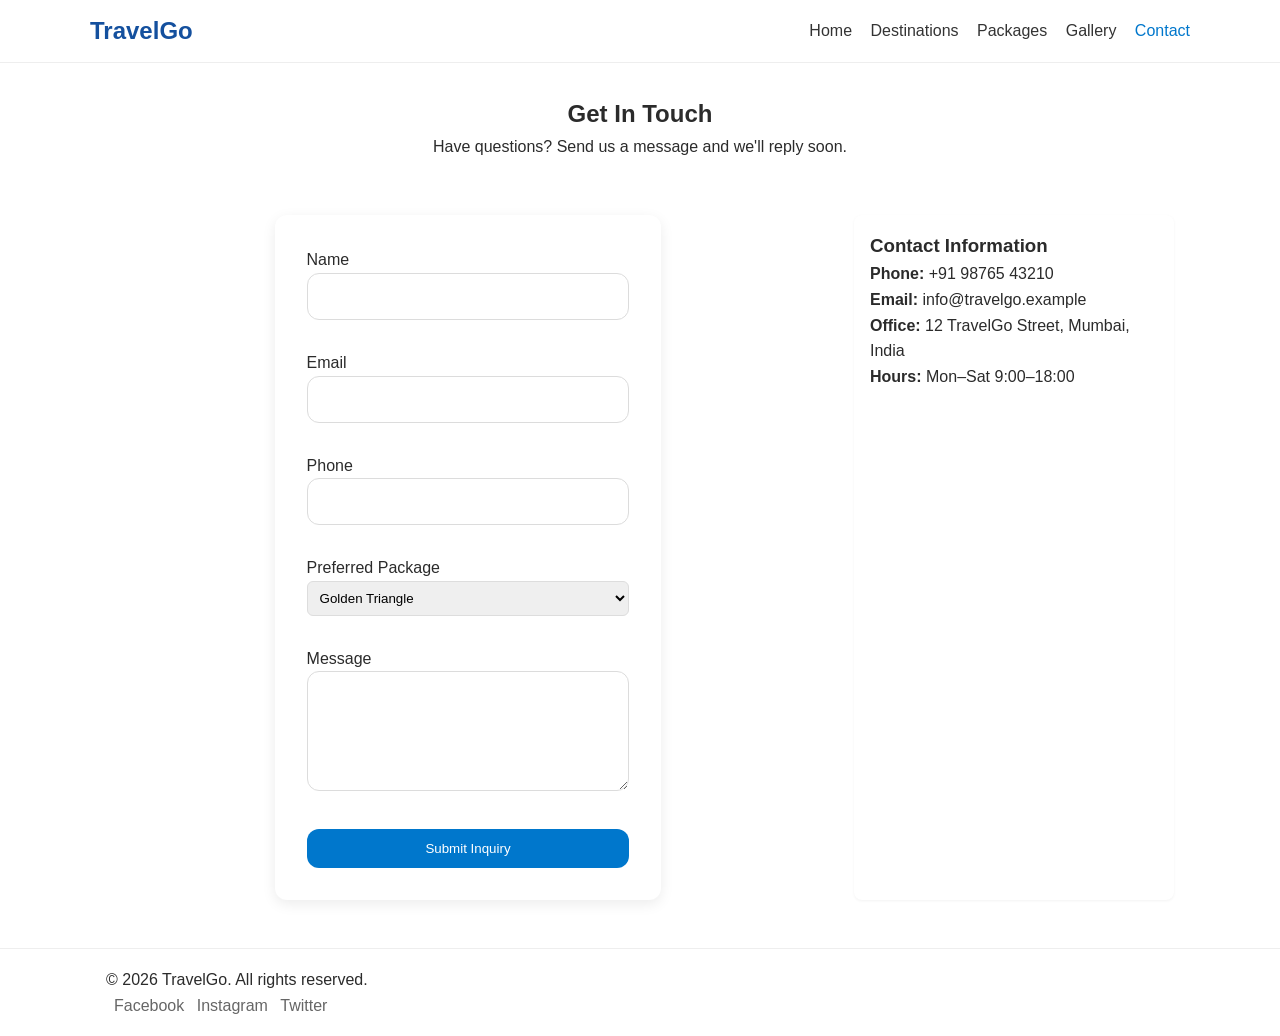
==== contact.html @ 45626c26 "Add files via upload" ====
<!doctype html>
<html lang="en">

<head>
    <meta charset="utf-8" />
    <meta name="viewport" content="width=device-width,initial-scale=1" />
    <title>TravelGo — Contact</title>
    <link rel="stylesheet" href="style.css">
</head>

<body>
    <header class="site-header">
        <div class="container nav">
            <a class="logo" href="index.html">TravelGo</a>
            <nav>
                <a href="index.html">Home</a>
                <a href="destinations.html">Destinations</a>
                <a href="packages.html">Packages</a>
                <a href="gallery.html">Gallery</a>
                <a href="contact.html" class="active">Contact</a>
            </nav>
        </div>
    </header>

    <main class="container contact-page">
        <section class="page-hero">
            <h1>Get In Touch</h1>
            <p>Have questions? Send us a message and we'll reply soon.</p>
        </section>

        <section class="contact-grid">
            <form id="contactForm" class="contact-form">
                <label>Name<input required name="name" /></label>
                <label>Email<input type="email" required name="email" /></label>
                <label>Phone<input name="phone" /></label>
                <label>Preferred Package
                    <select id="package" name="package">
                        <option value="Golden Triangle">Golden Triangle</option>
                        <option value="Kerala Backwaters">Kerala Backwaters</option>
                        <option value="Goa Beach Holiday">Goa Beach Holiday</option>
                        <option value="Jaipur Heritage Getaway">Jaipur Heritage Getaway</option>
                        <option value="Other">Other</option>
                    </select>
                </label>
                <label id="otherPackageField" hidden>Enter preferred package
                    <input id="otherPackage" name="otherPackage" />
                </label>
                <label>Message<textarea name="message"></textarea></label>
                <button class="btn" type="submit">Submit Inquiry</button>
            </form>

            <aside class="contact-info">
                <h3>Contact Information</h3>
                <p><strong>Phone:</strong> +91 98765 43210</p>
                <p><strong>Email:</strong> info@travelgo.example</p>
                <p><strong>Office:</strong> 12 TravelGo Street, Mumbai, India</p>
                <p><strong>Hours:</strong> Mon–Sat 9:00–18:00</p>
            </aside>
        </section>
    </main>

    <footer class="site-footer">
        <div class="container">
            <p>© <span id="year"></span> TravelGo. All rights reserved.</p>
            <div class="social">
                <a href="#">Facebook</a>
                <a href="#">Instagram</a>
                <a href="#">Twitter</a>
            </div>
        </div>
    </footer>

    <script src="script.js"></script>
</body>

</html>
---- style.css ----
/* Shared styles for TravelGo */
:root {
  --accent: #0077cc;
  --muted: #666
}

* {
  box-sizing: border-box
}

body {
  font-family: Segoe UI, Roboto, Arial, sans-serif;
  margin: 0;
  color: #222;
  line-height: 1.4
}

.container {
  max-width: 1100px;
  margin: 0 auto;
  padding: 0 16px
}

.site-header {
  background: #fff;
  position: sticky;
  top: 0;
  z-index: 20;
  border-bottom: 1px solid #eee
}

.nav {
  display: flex;
  align-items: center;
  justify-content: space-between;
  padding: 12px 0
}

.logo {
  font-weight: 700;
  color: var(--accent);
  text-decoration: none;
  font-size: 1.2rem
}

nav a {
  margin-left: 14px;
  color: #333;
  text-decoration: none
}

nav a.active {
  color: var(--accent)
}

.hero {
  background-image: url('https://source.unsplash.com/1600x600/?india,travel');
  background-size: cover;
  background-position: center;
  color: #fff;
  padding: 80px 0
}

.hero-inner {
  max-width: 700px;
  margin-left: 0;
  padding: 40px;
  background: rgba(0, 0, 0, 0.35);
  border-radius: 6px
}

.hero h1 {
  margin: 0 0 8px;
  font-size: 2.2rem
}

.btn {
  display: inline-block;
  background: var(--accent);
  color: #fff;
  padding: 10px 16px;
  border-radius: 6px;
  text-decoration: none
}

.btn.small {
  padding: 6px 10px;
  font-size: 0.9rem
}

.preview {
  padding: 40px 0
}

.grid {
  display: grid;
  grid-template-columns: repeat(auto-fit, minmax(220px, 1fr));
  gap: 16px
}

.card {
  background: #fff;
  border-radius: 8px;
  overflow: hidden;
  box-shadow: 0 1px 3px rgba(0, 0, 0, 0.06);
  padding: 16px;
  text-align: center
}

.card img {
  width: 100%;
  height: 140px;
  object-fit: cover;
  border-radius: 6px
}

.price {
  font-weight: 700;
  color: var(--accent)
}

.page-hero {
  padding: 32px 0;
  text-align: center
}

.search-bar {
  padding: 12px 0
}

#search {
  width: 100%;
  padding: 10px;
  border: 1px solid #ddd;
  border-radius: 6px
}

.packages-grid .package {
  padding: 20px
}

.inclusions {
  list-style: none;
  padding: 0;
  display: flex;
  gap: 10px;
  justify-content: center
}

.inclusions li {
  background: #f5f7fb;
  padding: 8px;
  border-radius: 6px
}

.highlights {
  padding: 24px 0;
  text-align: center
}

.highlights .icons {
  display: flex;
  gap: 18px;
  justify-content: center
}

.gallery-grid {
  display: grid;
  grid-template-columns: repeat(auto-fit, minmax(180px, 1fr));
  gap: 8px
}

.gallery-grid img {
  width: 100%;
  height: 160px;
  object-fit: cover;
  cursor: pointer;
  border-radius: 6px
}

.detail-gallery {
  display: grid;
  grid-template-columns: minmax(0, 1.4fr) minmax(0, 1fr);
  grid-template-rows: repeat(2, minmax(0, 1fr));
  gap: 10px;
  aspect-ratio: 1.25;
}

.detail-gallery img {
  display: block;
  width: 100%;
  height: 100%;
  min-width: 0;
  object-fit: cover;
  border-radius: 6px;
  cursor: zoom-in;
}

.detail-gallery img:first-child {
  grid-row: 1 / span 2;
}

.contact-page .contact-grid {
  display: grid;
  grid-template-columns: 1fr 320px;
  gap: 24px;
  padding: 24px 0
}

.contact-form label {
  display: block;
  margin-bottom: 12px
}

.contact-form label[hidden] {
  display: none
}

.contact-form input,
.contact-form select,
.contact-form textarea {
  width: 100%;
  padding: 8px;
  border: 1px solid #ddd;
  border-radius: 6px
}

.contact-form textarea {
  min-height: 120px
}

.contact-info {
  background: #fff;
  padding: 16px;
  border-radius: 8px;
  box-shadow: 0 1px 3px rgba(0, 0, 0, 0.05)
}

.site-footer {
  border-top: 1px solid #eee;
  padding: 18px 0;
  margin-top: 24px
}

.site-footer .social a {
  margin-left: 8px;
  color: var(--muted);
  text-decoration: none
}

.lightbox {
  position: fixed;
  inset: 0;
  background: rgba(0, 0, 0, 0.85);
  display: flex;
  align-items: center;
  justify-content: center;
  padding: 20px
}

.lightbox.hidden {
  display: none
}

.lightbox img {
  max-width: 90%;
  max-height: 90%;
  border-radius: 6px
}

.lightbox .close {
  position: absolute;
  right: 18px;
  top: 18px;
  background: transparent;
  border: 0;
  color: #fff;
  font-size: 36px;
  cursor: pointer
}

@media(max-width:800px) {
  .contact-page .contact-grid {
    grid-template-columns: 1fr
  }

  .detail .grid {
    grid-template-columns: 1fr
  }

  .hero-inner {
    padding: 24px
  }

  .nav {
    padding: 8px 0
  }

  nav a {
    margin-left: 8px
  }
}

/* =========================================
   1. GLOBAL / RESET STYLES
   ========================================= */

/* Reset default spacing and set a consistent box model for everything */
* {
  margin: 0;
  padding: 0;
  box-sizing: border-box;
}

/* CSS Variables - change these to quickly re-theme the whole site */
:root {
  --color-primary: #1e6fd9;
  /* main blue */
  --color-primary-dark: #14509e;
  /* darker blue for hover states */
  --color-secondary: #2e9e5b;
  /* main green (accents / success) */
  --color-white: #ffffff;
  --color-light-bg: #f5f8fc;
  /* very light blue-grey background */
  --color-text: #2b2b2b;
  --color-text-light: #6b6b6b;
  --radius: 12px;
  /* rounded corners used everywhere */
  --shadow: 0 4px 14px rgba(0, 0, 0, 0.08);
  --transition: 0.3s ease;
}

body {
  font-family: 'Poppins', sans-serif;
  color: var(--color-text);
  line-height: 1.6;
  background-color: var(--color-white);
}

a {
  text-decoration: none;
  color: inherit;
}

ul {
  list-style: none;
}

img {
  max-width: 100%;
  display: block;
}

/* Reusable section title styles */
.section-title {
  text-align: center;
  font-size: 2rem;
  font-weight: 600;
  color: var(--color-primary-dark);
}

.section-subtitle {
  text-align: center;
  color: var(--color-text-light);
  margin-top: 8px;
  margin-bottom: 40px;
}

/* =========================================
   2. BUTTONS (reused across the site)
   ========================================= */

.btn {
  display: inline-block;
  padding: 12px 28px;
  border-radius: var(--radius);
  font-weight: 500;
  cursor: pointer;
  border: 2px solid transparent;
  transition: transform var(--transition), background-color var(--transition), color var(--transition);
}

/* Solid blue button */
.btn-primary {
  background-color: var(--color-primary);
  color: var(--color-white);
}

.btn-primary:hover {
  background-color: var(--color-primary-dark);
  transform: translateY(-3px);
  /* subtle lift on hover */
}

/* Outlined green button (used for "View More") */
.btn-outline {
  background-color: transparent;
  color: var(--color-secondary);
  border-color: var(--color-secondary);
}

.btn-outline:hover {
  background-color: var(--color-secondary);
  color: var(--color-white);
  transform: translateY(-3px);
}

/* =========================================
   3. HEADER / NAVBAR
   ========================================= */

.header {
  position: sticky;
  top: 0;
  z-index: 100;
  background-color: var(--color-white);
  box-shadow: var(--shadow);
}

.navbar {
  max-width: 1200px;
  margin: 0 auto;
  display: flex;
  align-items: center;
  justify-content: space-between;
  padding: 18px 24px;
}

.logo {
  font-size: 1.5rem;
  font-weight: 700;
  color: var(--color-primary-dark);
}

.logo span {
  color: var(--color-secondary);
}

.nav-links {
  display: flex;
  gap: 32px;
}

.nav-links a {
  font-weight: 500;
  position: relative;
  transition: color var(--transition);
}

/* Small underline animation on hover for nav links */
.nav-links a::after {
  content: "";
  position: absolute;
  left: 0;
  bottom: -6px;
  width: 0%;
  height: 2px;
  background-color: var(--color-secondary);
  transition: width var(--transition);
}

.nav-links a:hover {
  color: var(--color-primary);
}

.nav-links a:hover::after {
  width: 100%;
}

/* Hamburger menu - hidden on desktop, shown on mobile (see media query below) */
.hamburger {
  display: none;
  flex-direction: column;
  gap: 5px;
  cursor: pointer;
}

.hamburger span {
  width: 26px;
  height: 3px;
  background-color: var(--color-primary-dark);
  border-radius: 2px;
}

/* =========================================
   4. HERO SECTION
   ========================================= */

.hero {
  /* Background travel image with a dark overlay so text stays readable */
  background:
    linear-gradient(rgba(10, 30, 60, 0.55), rgba(10, 30, 60, 0.55)),
    url('https://picsum.photos/id/1036/1600/900') center/cover no-repeat;
  height: 90vh;
  min-height: 500px;
  display: flex;
  align-items: center;
  justify-content: center;
  text-align: center;
  color: var(--color-white);
  padding: 0 20px;
}

.hero-content h1 {
  font-size: 3rem;
  font-weight: 700;
  margin-bottom: 16px;
}

.hero-content p {
  font-size: 1.2rem;
  margin-bottom: 28px;
  font-weight: 300;
}

/* =========================================
   5. POPULAR DESTINATIONS
   ========================================= */

.destinations {
  padding: 80px 24px;
  max-width: 1200px;
  margin: 0 auto;
}

/* CSS Grid: responsive cards that wrap automatically */
.card-grid {
  display: grid;
  grid-template-columns: repeat(auto-fit, minmax(240px, 1fr));
  gap: 28px;
}

.card {
  background-color: var(--color-white);
  border-radius: var(--radius);
  overflow: hidden;
  box-shadow: var(--shadow);
  transition: transform var(--transition), box-shadow var(--transition);
}

/* Hover effect: card lifts up slightly */
.card:hover {
  transform: translateY(-8px);
  box-shadow: 0 10px 24px rgba(0, 0, 0, 0.15);
}

.card img {
  width: 100%;
  height: 180px;
  object-fit: cover;
}

.card-body {
  padding: 20px;
}

.card-body h3 {
  color: var(--color-primary-dark);
  margin-bottom: 8px;
}

.card-body p {
  color: var(--color-text-light);
  font-size: 0.95rem;
  margin-bottom: 16px;
}

/* =========================================
   6. TOUR PACKAGES
   ========================================= */

.packages {
  padding: 80px 24px;
  background-color: var(--color-light-bg);
}

.package-grid {
  max-width: 1200px;
  margin: 0 auto;
  display: grid;
  grid-template-columns: repeat(auto-fit, minmax(260px, 1fr));
  gap: 28px;
}

.package-card {
  position: relative;
  background-color: var(--color-white);
  border-radius: var(--radius);
  box-shadow: var(--shadow);
  padding: 32px 24px;
  text-align: center;
  transition: transform var(--transition), box-shadow var(--transition);
}

.package-card:hover {
  transform: translateY(-8px);
  box-shadow: 0 10px 24px rgba(0, 0, 0, 0.15);
}

/* Highlighted "most popular" package stands out with a green border */
.package-card.featured {
  border: 2px solid var(--color-secondary);
}

.badge {
  position: absolute;
  top: -14px;
  left: 50%;
  transform: translateX(-50%);
  background-color: var(--color-secondary);
  color: var(--color-white);
  padding: 6px 16px;
  border-radius: 20px;
  font-size: 0.8rem;
  font-weight: 500;
}

.package-card h3 {
  color: var(--color-primary-dark);
  margin-bottom: 12px;
  font-size: 1.3rem;
}

.price {
  font-size: 2rem;
  font-weight: 700;
  color: var(--color-primary);
}

.duration {
  color: var(--color-text-light);
  margin-bottom: 16px;
}

.package-features {
  margin-bottom: 24px;
}

.package-features li {
  padding: 6px 0;
  color: var(--color-text-light);
  font-size: 0.95rem;
}

/* Little green checkmark before each feature */
.package-features li::before {
  content: "✓ ";
  color: var(--color-secondary);
  font-weight: 700;
}

/* =========================================
   7. GALLERY
   ========================================= */

.gallery {
  padding: 80px 24px;
  max-width: 1200px;
  margin: 0 auto;
}

.gallery-grid {
  display: grid;
  grid-template-columns: repeat(auto-fit, minmax(220px, 1fr));
  gap: 16px;
}

.gallery-grid img {
  width: 100%;
  height: 220px;
  object-fit: cover;
  border-radius: var(--radius);
  box-shadow: var(--shadow);
  transition: transform var(--transition);
}

.gallery-grid img:hover {
  transform: scale(1.04);
}

/* =========================================
   8. CONTACT SECTION
   ========================================= */

.contact {
  padding: 80px 24px;
  background-color: var(--color-light-bg);
}

.contact-form {
  max-width: 600px;
  margin: 0 auto;
  display: flex;
  flex-direction: column;
  gap: 18px;
  background-color: var(--color-white);
  padding: 32px;
  border-radius: var(--radius);
  box-shadow: var(--shadow);
}

.contact-form input,
.contact-form textarea {
  width: 100%;
  padding: 14px;
  border: 1px solid #dcdcdc;
  border-radius: var(--radius);
  font-family: 'Poppins', sans-serif;
  font-size: 0.95rem;
  resize: vertical;
  transition: border-color var(--transition);
}

.contact-form input:focus,
.contact-form textarea:focus {
  outline: none;
  border-color: var(--color-primary);
}

.contact-form .btn {
  align-self: center;
  width: 100%;
  border: none;
}

.form-success {
  text-align: center;
  color: var(--color-secondary);
  font-weight: 500;
  min-height: 20px;
  /* keeps layout stable before message appears */
}

/* =========================================
   9. FOOTER
   ========================================= */

.footer {
  background-color: var(--color-primary-dark);
  color: var(--color-white);
  text-align: center;
  padding: 32px 24px;
}

.social-icons {
  margin-top: 16px;
  display: flex;
  justify-content: center;
  gap: 14px;
}

.social-icons a {
  width: 40px;
  height: 40px;
  display: flex;
  align-items: center;
  justify-content: center;
  background-color: rgba(255, 255, 255, 0.1);
  border-radius: 50%;
  font-size: 0.8rem;
  font-weight: 600;
  transition: background-color var(--transition), transform var(--transition);
}

.social-icons a:hover {
  background-color: var(--color-secondary);
  transform: translateY(-4px);
}

/* =========================================
   10. RESPONSIVE / MOBILE STYLES
   ========================================= */

@media (max-width: 768px) {

  /* Show the hamburger icon and hide the normal nav links */
  .hamburger {
    display: flex;
  }

  .nav-links {
    position: absolute;
    top: 100%;
    left: 0;
    width: 100%;
    background-color: var(--color-white);
    flex-direction: column;
    align-items: center;
    gap: 0;
    box-shadow: var(--shadow);

    /* Hidden by default - slides down when .active class is toggled by JS */
    max-height: 0;
    overflow: hidden;
    transition: max-height var(--transition);
  }

  .nav-links.active {
    max-height: 300px;
  }

  .nav-links li {
    width: 100%;
    text-align: center;
  }

  .nav-links a {
    display: block;
    padding: 16px 0;
  }

  .hero-content h1 {
    font-size: 2.2rem;
  }

  .hero-content p {
    font-size: 1rem;
  }

  .section-title {
    font-size: 1.6rem;
  }
}
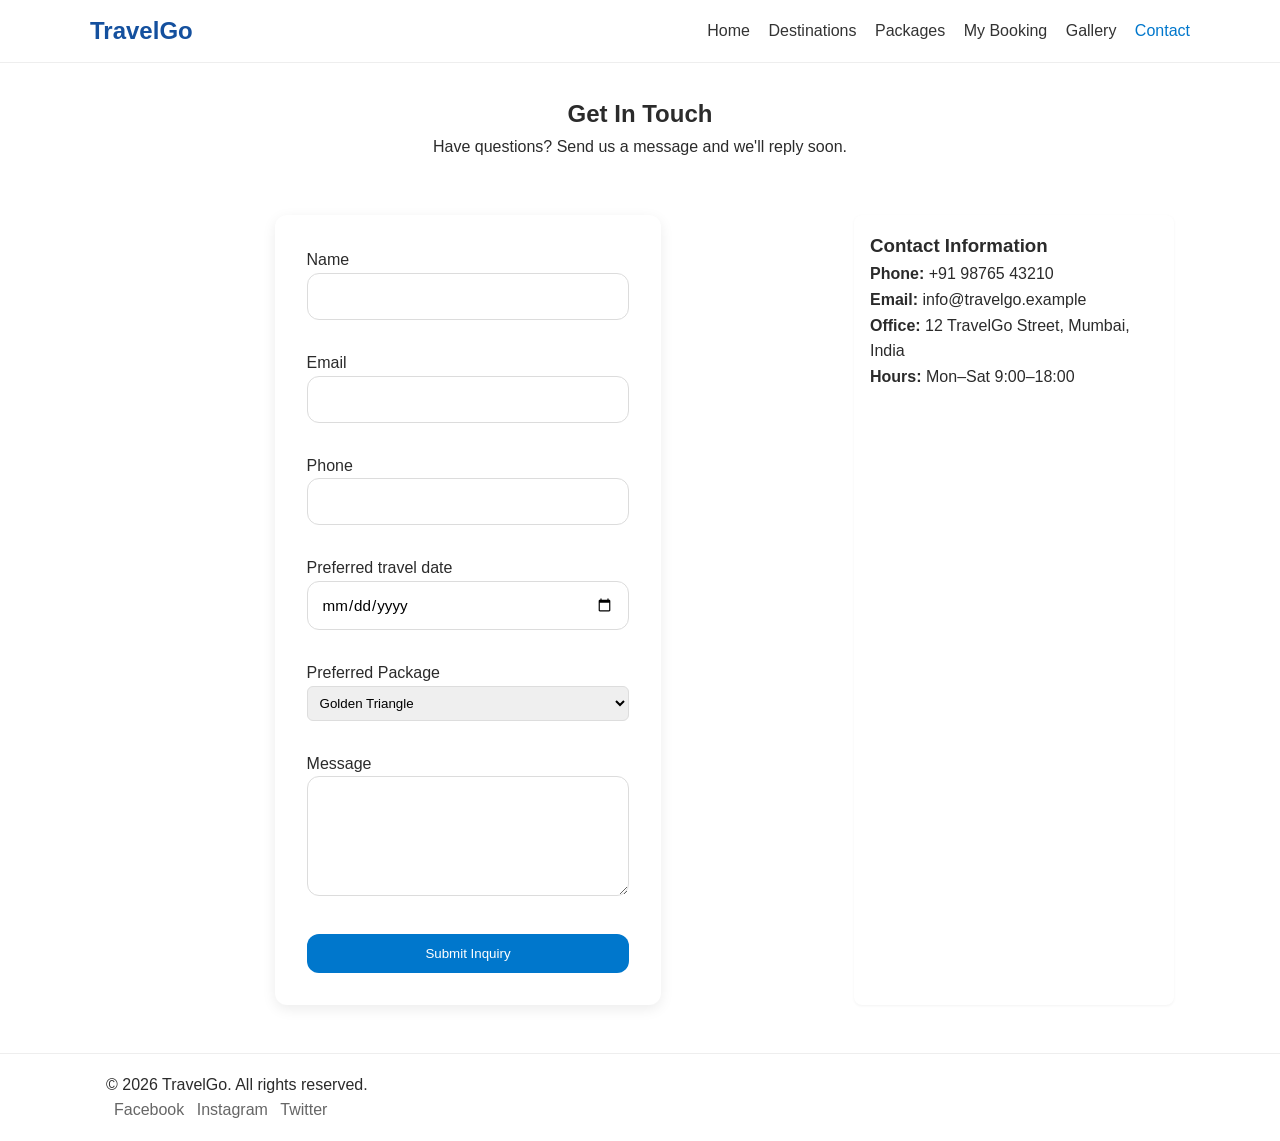
==== commit 9fd254cb: "Add files via upload" ====
--- a/contact.html
+++ b/contact.html
@@ -16,6 +16,7 @@
                 <a href="index.html">Home</a>
                 <a href="destinations.html">Destinations</a>
                 <a href="packages.html">Packages</a>
+                <a href="booking.html">My Booking</a>
                 <a href="gallery.html">Gallery</a>
                 <a href="contact.html" class="active">Contact</a>
             </nav>
@@ -33,12 +34,15 @@
                 <label>Name<input required name="name" /></label>
                 <label>Email<input type="email" required name="email" /></label>
                 <label>Phone<input name="phone" /></label>
+                <label>Preferred travel date<input id="travelDate" type="date" name="travelDate" /></label>
                 <label>Preferred Package
                     <select id="package" name="package">
                         <option value="Golden Triangle">Golden Triangle</option>
                         <option value="Kerala Backwaters">Kerala Backwaters</option>
                         <option value="Goa Beach Holiday">Goa Beach Holiday</option>
                         <option value="Jaipur Heritage Getaway">Jaipur Heritage Getaway</option>
+                        <option value="Munnar Hills Escape">Munnar Hills Escape</option>
+                        <option value="Agra Mughal Heritage">Agra Mughal Heritage</option>
                         <option value="Other">Other</option>
                     </select>
                 </label>
@@ -73,4 +77,4 @@
     <script src="script.js"></script>
 </body>
 
-</html>+</html>
--- a/style.css
+++ b/style.css
@@ -821,4 +821,68 @@
   .section-title {
     font-size: 1.6rem;
   }
-}+}
+
+/* Booking, search, and traveller feedback additions */
+.home-search { margin: 22px auto 0; max-width: 600px; padding: 16px; text-align: left; background: rgba(255,255,255,.96); color: #222; border-radius: 12px; }
+.home-search label { display: block; font-weight: 600; margin-bottom: 8px; }
+.home-search div { display: flex; gap: 8px; }
+.home-search input { flex: 1; min-width: 0; border: 1px solid #d8dce5; border-radius: 8px; padding: 12px; font: inherit; }
+.reviews-grid .review { text-align: left; padding: 22px; }
+.review p { margin: 12px 0; color: #555; }
+.review strong, .review small { display: block; }
+.review small, .stars { color: #db9b12; }
+.packages-grid .package img { width: 100%; height: 165px; object-fit: cover; border-radius: 8px; margin-bottom: 14px; }
+.packages-grid { align-items: stretch; }
+.packages-grid .package { display: flex; flex-direction: column; align-items: stretch; min-height: 100%; text-align: left; }
+.packages-grid .package h3 { min-height: 3.2em; margin: 0 0 8px; color: var(--color-primary-dark); }
+.packages-grid .package > p:not(.price):not(.trip-meta):not(.total-price) { min-height: 4.5em; }
+.packages-grid .package .price { font-size: 1.35rem; margin-bottom: 4px; }
+.packages-grid .package .trip-meta { min-height: 3.2em; }
+.packages-grid .package .member-picker { justify-content: space-between; margin-top: auto; }
+.packages-grid .package .total-price { min-height: 1.7em; }
+.packages-grid .package .book-package { display: block; width: 100%; min-height: 48px; margin-top: 12px; text-align: center; font: inherit; font-weight: 600; }
+.packages-grid .package .inclusions { flex-wrap: wrap; min-height: 48px; }
+.hawa-mahal-photo { object-position: center 38%; transform: scale(1.12); }
+.booking-dialog[hidden] { display: none; }
+.booking-dialog { position: fixed; inset: 0; z-index: 1000; display: grid; place-items: center; padding: 20px; background: rgba(18, 22, 39, .72); }
+.booking-panel { position: relative; display: grid; grid-template-columns: minmax(260px, .85fr) minmax(420px, 1.15fr); width: min(100%, 960px); max-height: min(92vh, 820px); overflow: auto; border-radius: 18px; background: #fffdfa; box-shadow: 0 24px 70px #10132255; }
+.booking-photo { min-height: 100%; background: #e8edf2; }
+.booking-photo img { width: 100%; height: 100%; min-height: 600px; object-fit: cover; }
+.booking-content { padding: 36px 38px; }
+.booking-close { position: absolute; z-index: 2; top: 14px; right: 14px; width: 42px; height: 42px; border: 0; border-radius: 50%; background: #fff; box-shadow: 0 3px 14px #10132218; font-size: 1.7rem; cursor: pointer; }
+.booking-eyebrow { color: #ed7545; font-style: italic; font-size: 1.1rem; }
+.booking-content h2 { margin: 4px 48px 10px 0; color: #172344; line-height: 1.15; }
+.booking-summary { color: #626a78; margin-bottom: 20px; }
+.booking-inclusions { display: grid; grid-template-columns: 1fr; gap: 6px; padding-bottom: 16px; }
+.booking-inclusions strong { color: #172344; }
+.booking-inclusions ul { list-style: none; padding: 0; margin: 0; display: grid; grid-template-columns: 1fr 1fr; gap: 8px 16px; }
+.booking-inclusions li::before { content: '✓'; color: #27865e; margin-right: 8px; }
+.booking-exclusion, .booking-note { color: #737987; font-size: .86rem; }
+.booking-date { display: block; margin: 16px 0 20px; font-weight: 600; }
+.booking-date input { display: block; width: 100%; margin-top: 8px; padding: 13px; border: 1px solid #ded8cf; border-radius: 8px; font: inherit; }
+.booking-count-row { display: grid; grid-template-columns: 1fr 1fr; gap: 16px; }
+.booking-count-row > label { display: grid; grid-template-columns: 1fr; font-weight: 600; }
+.booking-count-row small { color: #7a7e88; font-weight: 400; }
+.booking-stepper { display: flex; align-items: center; gap: 8px; margin-top: 8px; }
+.booking-stepper button { width: 34px; height: 34px; border: 1px solid #e4ddd4; border-radius: 50%; background: transparent; font-size: 1.2rem; cursor: pointer; }
+.booking-stepper input { width: 40px; border: 0; text-align: center; font: inherit; font-weight: 600; }
+.booking-total { display: flex; justify-content: space-between; align-items: center; margin-top: 22px; font-size: 1.1rem; }
+.booking-total strong { color: #172344; font-size: 1.5rem; }
+.booking-submit { width: 100%; margin-top: 14px; border: 0; background: #ef7946; font-weight: 600; }
+.traveller-contact { display: grid; gap: 10px; margin: 16px 0 0; padding: 14px; border: 1px solid #e7e0d8; border-radius: 10px; }
+.traveller-contact[hidden] { display: none; }
+.traveller-contact legend { padding: 0 6px; font-weight: 600; color: #172344; }
+.traveller-contact label { display: grid; gap: 5px; font-weight: 500; }
+.traveller-contact input { width: 100%; padding: 10px; border: 1px solid #ded8cf; border-radius: 7px; font: inherit; }
+@media(max-width: 700px) { .booking-dialog { padding: 10px; } .booking-panel { display: block; width: min(100%, 520px); max-height: 95vh; } .booking-photo img { height: 190px; min-height: 0; } .booking-content { padding: 24px; } .booking-count-row { grid-template-columns: 1fr; } }
+.trip-meta { font-size: .9rem; color: #5c6470; margin: 8px 0; }
+.member-picker { display: flex; align-items: center; justify-content: center; gap: 10px; margin: 12px 0 4px; }
+.member-count { width: 72px; padding: 7px; border: 1px solid #d8dce5; border-radius: 7px; font: inherit; }
+.total-price { margin: 6px 0 14px; font-weight: 600; }
+.booking-list { display: grid; gap: 12px; margin: 16px 0 30px; }
+.booking-row { display: flex; align-items: center; justify-content: space-between; gap: 18px; padding: 18px; border-radius: 12px; background: #f5f8fc; box-shadow: 0 2px 8px #13284b0d; }
+.booking-row p, .booking-row small { color: #666; }
+.booking-row .btn { margin-left: auto; border: 0; }
+.empty-state { text-align: center; padding: 28px; color: #666; }
+@media (max-width: 600px) { .home-search div, .booking-row { align-items: stretch; flex-direction: column; } .booking-row .btn { margin-left: 0; } }
